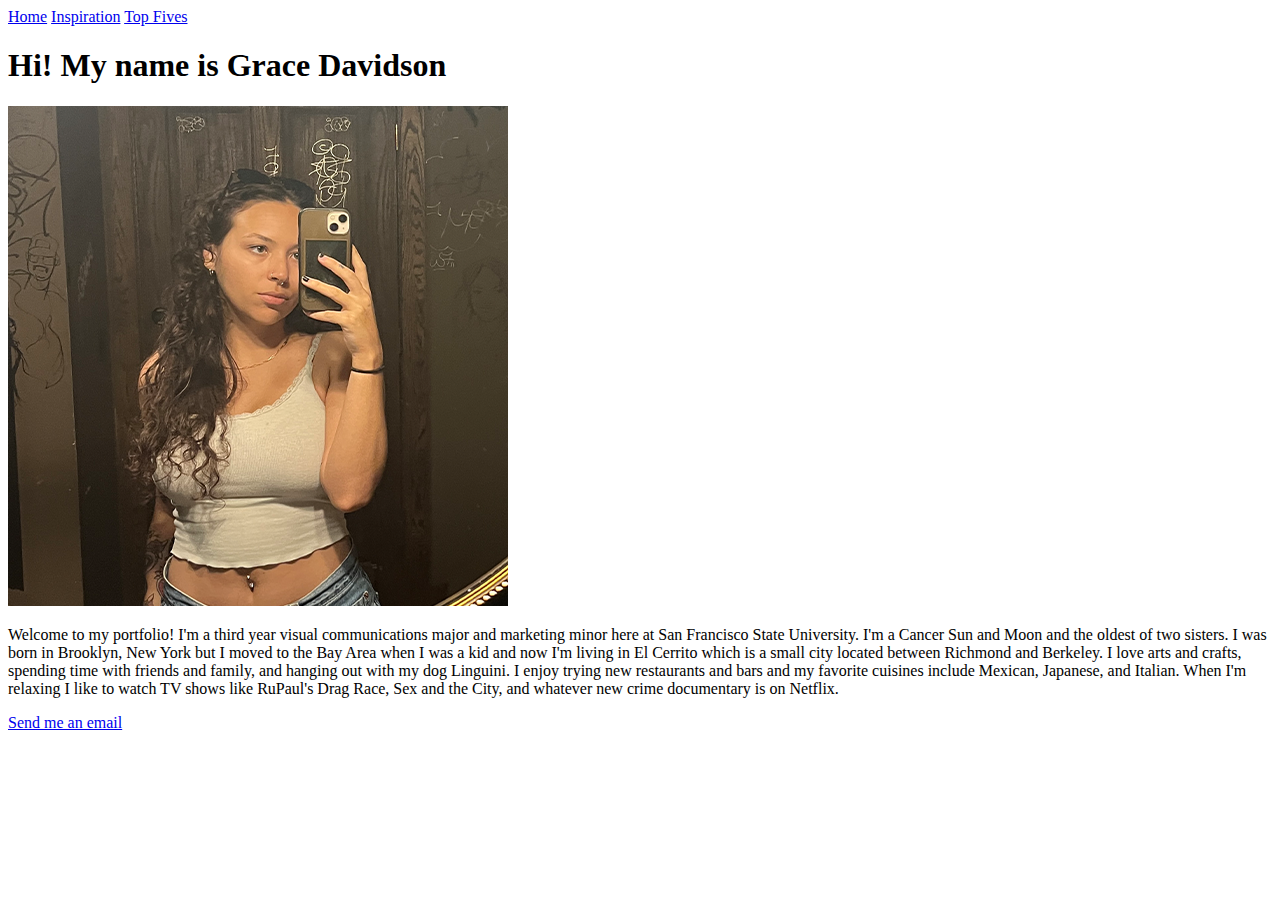
==== index.html @ ac18fb9b "commit" ====
<!DOCTYPE html>
<html lang="en">
    <head>
        <meta charset="UTF-8">
        <title>Grace Davidson's Portfolio</title>
    </head>
    <body>
        <header>
            <nav>
                <a href="index.html">Home</a>
                <a href="inspiration/inspiration.html">Inspiration</a>
                <a href="topFives/topFives.html">Top Fives</a>
            </nav>
        </header>
        <section>
            <h1>Hi! My name is Grace Davidson</h1>
            <img src="img/grace.png" alt="Woman with long brown hair wearing a white tank top and jeans stands in front of a wood door and takes mirror selfie with an iPhone">
            <br>
            <p>Welcome to my portfolio! I'm a third year visual communications major and marketing minor here at San Francisco State University. I'm a Cancer Sun and Moon and the oldest of two sisters. I was born in Brooklyn, New York but I moved to the Bay Area when I was a kid and now I'm living in El Cerrito which is a small city located between Richmond and Berkeley. I love arts and crafts, spending time with friends and family, and hanging out with my dog Linguini. I enjoy trying new restaurants and bars and my favorite cuisines include Mexican, Japanese, and Italian. When I'm relaxing I like to watch TV shows like RuPaul's Drag Race, Sex and the City, and whatever new crime documentary is on Netflix.</p>
        </section>
        <footer>
            <a href="mailto: grace.davidson01@gmail.com">Send me an email</a>
            <br><br>
        </footer>
    </body>
</html>
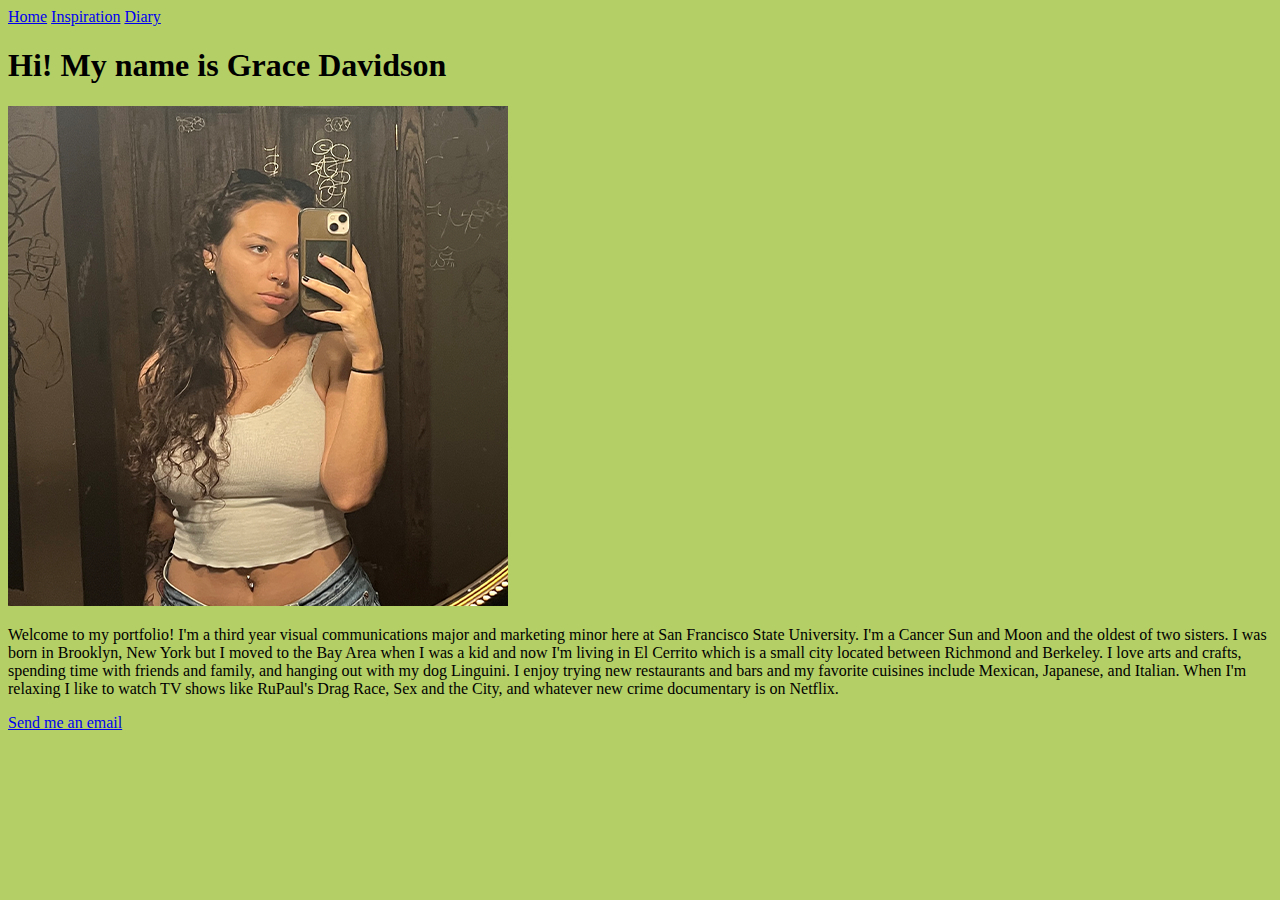
==== commit 63703e33: "diary" ====
--- a/index.html
+++ b/index.html
@@ -3,13 +3,14 @@
     <head>
         <meta charset="UTF-8">
         <title>Grace Davidson's Portfolio</title>
+        <link rel="stylesheet" href="css/style.css">
     </head>
     <body>
         <header>
             <nav>
                 <a href="index.html">Home</a>
                 <a href="inspiration/inspiration.html">Inspiration</a>
-                <a href="topFives/topFives.html">Top Fives</a>
+                <a href="diary/diary.html">Diary</a>
             </nav>
         </header>
         <section>
--- a/css/style.css
+++ b/css/style.css
@@ -0,0 +1,3 @@
+body {
+    background-color: #b4cf66;
+}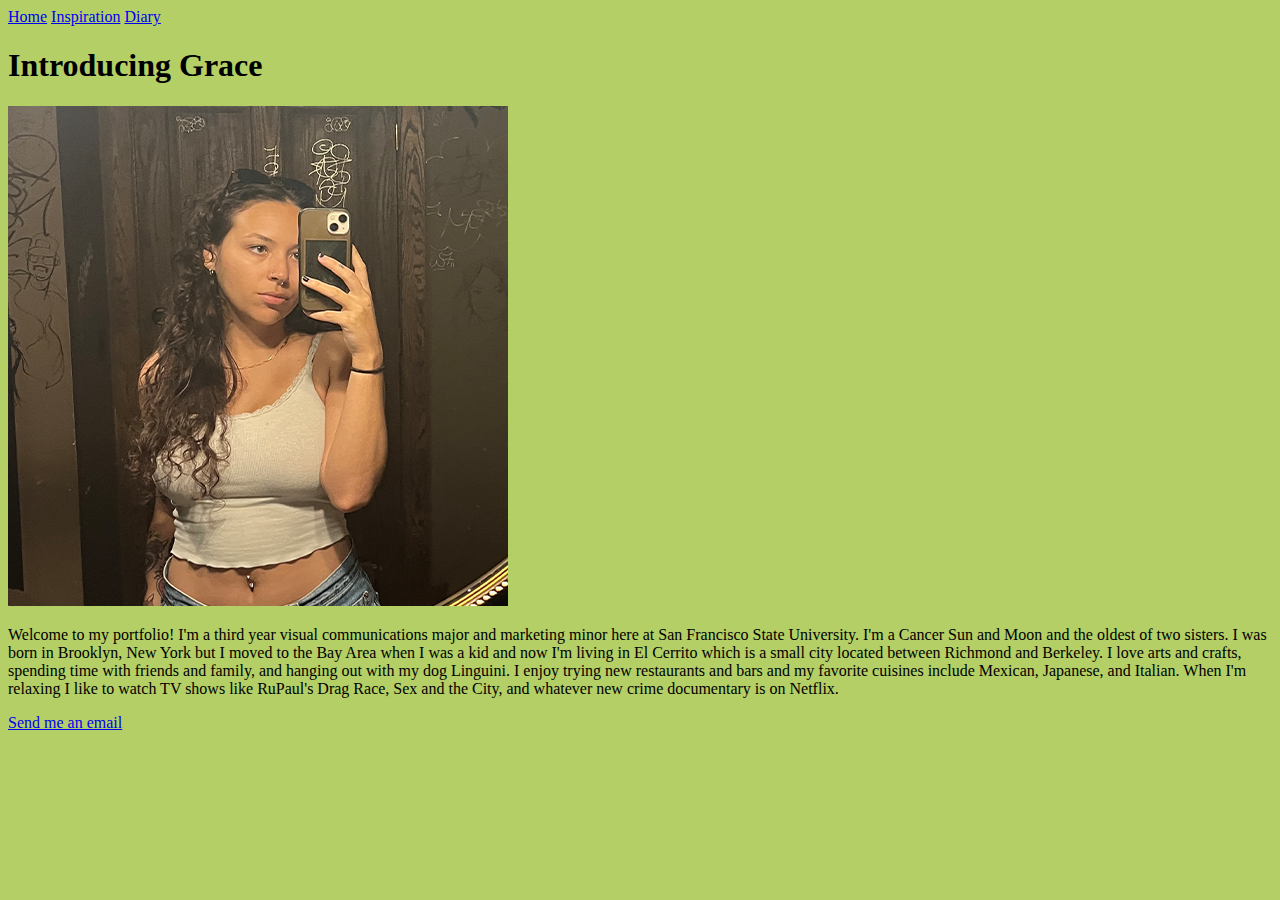
==== commit 878be402: "add movies" ====
--- a/index.html
+++ b/index.html
@@ -2,7 +2,7 @@
 <html lang="en">
     <head>
         <meta charset="UTF-8">
-        <title>Grace Davidson's Portfolio</title>
+        <title>Grace Davidson | Digital Introduction</title>
         <link rel="stylesheet" href="css/style.css">
     </head>
     <body>
@@ -13,8 +13,8 @@
                 <a href="diary/diary.html">Diary</a>
             </nav>
         </header>
-        <section>
-            <h1>Hi! My name is Grace Davidson</h1>
+        <section id="introduction">
+            <h1>Introducing Grace</h1>
             <img src="img/grace.png" alt="Woman with long brown hair wearing a white tank top and jeans stands in front of a wood door and takes mirror selfie with an iPhone">
             <br>
             <p>Welcome to my portfolio! I'm a third year visual communications major and marketing minor here at San Francisco State University. I'm a Cancer Sun and Moon and the oldest of two sisters. I was born in Brooklyn, New York but I moved to the Bay Area when I was a kid and now I'm living in El Cerrito which is a small city located between Richmond and Berkeley. I love arts and crafts, spending time with friends and family, and hanging out with my dog Linguini. I enjoy trying new restaurants and bars and my favorite cuisines include Mexican, Japanese, and Italian. When I'm relaxing I like to watch TV shows like RuPaul's Drag Race, Sex and the City, and whatever new crime documentary is on Netflix.</p>
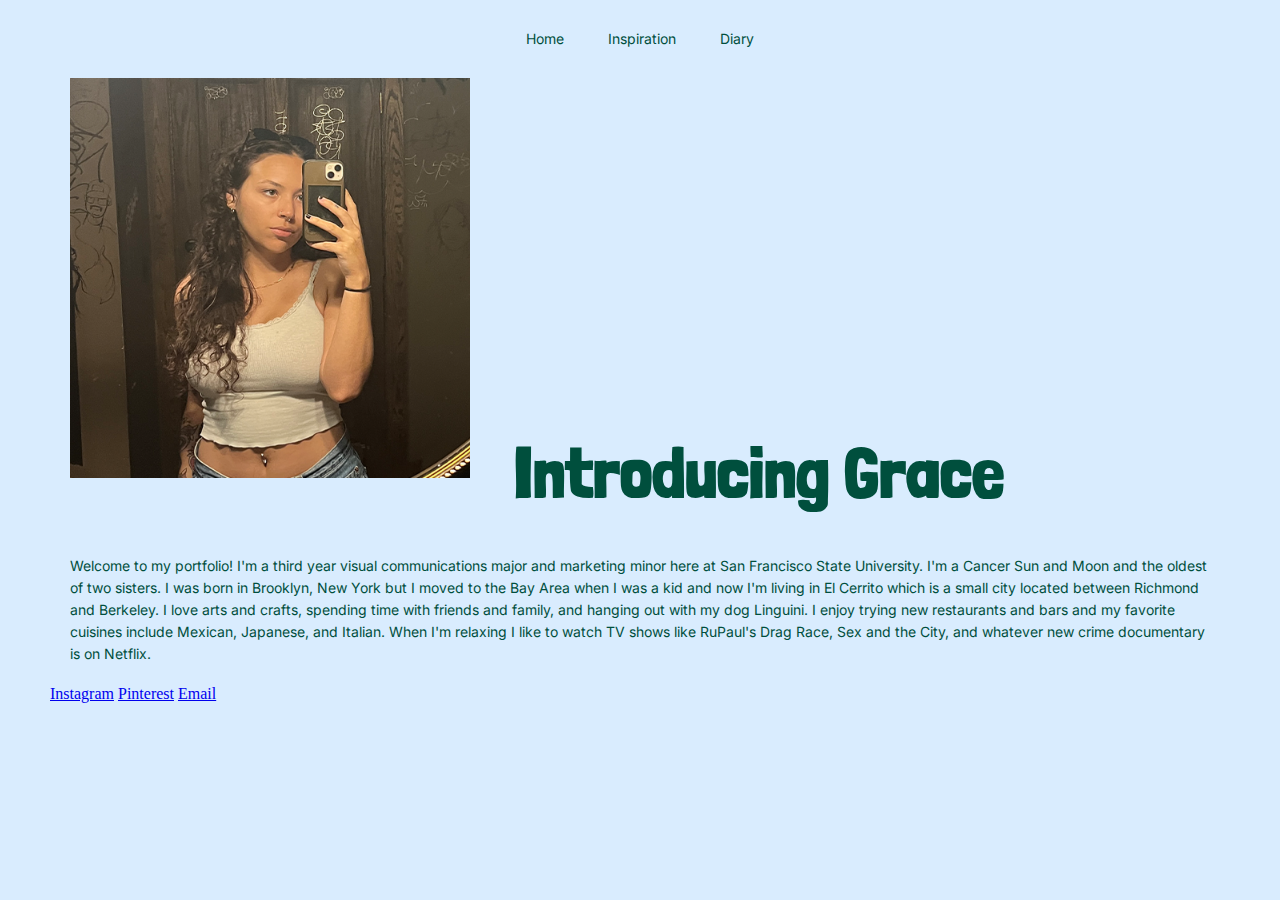
==== commit 7923fe2f: "9/23" ====
--- a/index.html
+++ b/index.html
@@ -4,9 +4,15 @@
         <meta charset="UTF-8">
         <title>Grace Davidson | Digital Introduction</title>
         <link rel="stylesheet" href="css/style.css">
+        <link rel="preconnect" href="https://fonts.googleapis.com">
+        <link rel="preconnect" href="https://fonts.gstatic.com" crossorigin>
+        <link href="https://fonts.googleapis.com/css2?family=Inter:ital,opsz,wght@0,14..32,100..900;1,14..32,100..900&family=Londrina+Solid:wght@100;300;400;900&display=swap" rel="stylesheet">
     </head>
     <body>
         <header>
+            <section id="gd">
+
+            </section>
             <nav>
                 <a href="index.html">Home</a>
                 <a href="inspiration/inspiration.html">Inspiration</a>
@@ -14,14 +20,16 @@
             </nav>
         </header>
         <section id="introduction">
+            <img src="img/grace.png" alt="Woman with long brown hair wearing a white tank top and jeans stands in front of a wood door and takes mirror selfie with an iPhone">
             <h1>Introducing Grace</h1>
-            <img src="img/grace.png" alt="Woman with long brown hair wearing a white tank top and jeans stands in front of a wood door and takes mirror selfie with an iPhone">
-            <br>
             <p>Welcome to my portfolio! I'm a third year visual communications major and marketing minor here at San Francisco State University. I'm a Cancer Sun and Moon and the oldest of two sisters. I was born in Brooklyn, New York but I moved to the Bay Area when I was a kid and now I'm living in El Cerrito which is a small city located between Richmond and Berkeley. I love arts and crafts, spending time with friends and family, and hanging out with my dog Linguini. I enjoy trying new restaurants and bars and my favorite cuisines include Mexican, Japanese, and Italian. When I'm relaxing I like to watch TV shows like RuPaul's Drag Race, Sex and the City, and whatever new crime documentary is on Netflix.</p>
         </section>
         <footer>
-            <a href="mailto: grace.davidson01@gmail.com">Send me an email</a>
-            <br><br>
+        <section id="socialLinks">
+            <a href="https://www.instagram.com/gracedavidsonn/">Instagram</a>
+            <a href="https://pin.it/7bZzCCTfS">Pinterest</a>
+            <a href="mailto: grace.davidson01@gmail.com">Email</a>
+        </section>    
         </footer>
     </body>
 </html>--- a/css/style.css
+++ b/css/style.css
@@ -1,3 +1,66 @@
+* {
+    margin: 0px;
+    padding: 0px;
+}
 body {
-    background-color: #b4cf66;
+    background-color: #D9ECFE;
+    color: #004F3D;
+    margin: 20px 50px;
+}
+
+nav {
+    padding: 10px;
+    text-align: center;
+}
+
+nav a {
+    font-family: 'Inter';
+    font-size: 14px;
+    text-decoration: none;
+    padding: 20px;
+    color: #004F3D;
+}
+
+h1 {
+    font-family: 'Londrina Solid';
+    font-size: 72px;
+    padding: 20px;
+}
+
+h2 {
+    font-family: 'Londrina Solid';
+    font-size: 48px;
+    text-transform: uppercase;
+    text-decoration: none;
+    padding: 20px;
+}
+
+h3 a {
+    color: #004F3D;
+    font-family: 'Inter';
+    font-weight: 700;
+    font-size: 28px;
+    text-decoration: none;
+    padding: 20px;
+}
+
+p {
+    font-family: 'Inter';
+    font-size: 14px;
+    line-height: 22px;
+    padding: 20px;
+}
+
+#introduction h1 {
+    display:inline-block;
+
+}
+
+#introduction p {
+    display: inline-block;
+}
+
+#introduction img {
+    width: 400px;
+    padding: 20px;
 }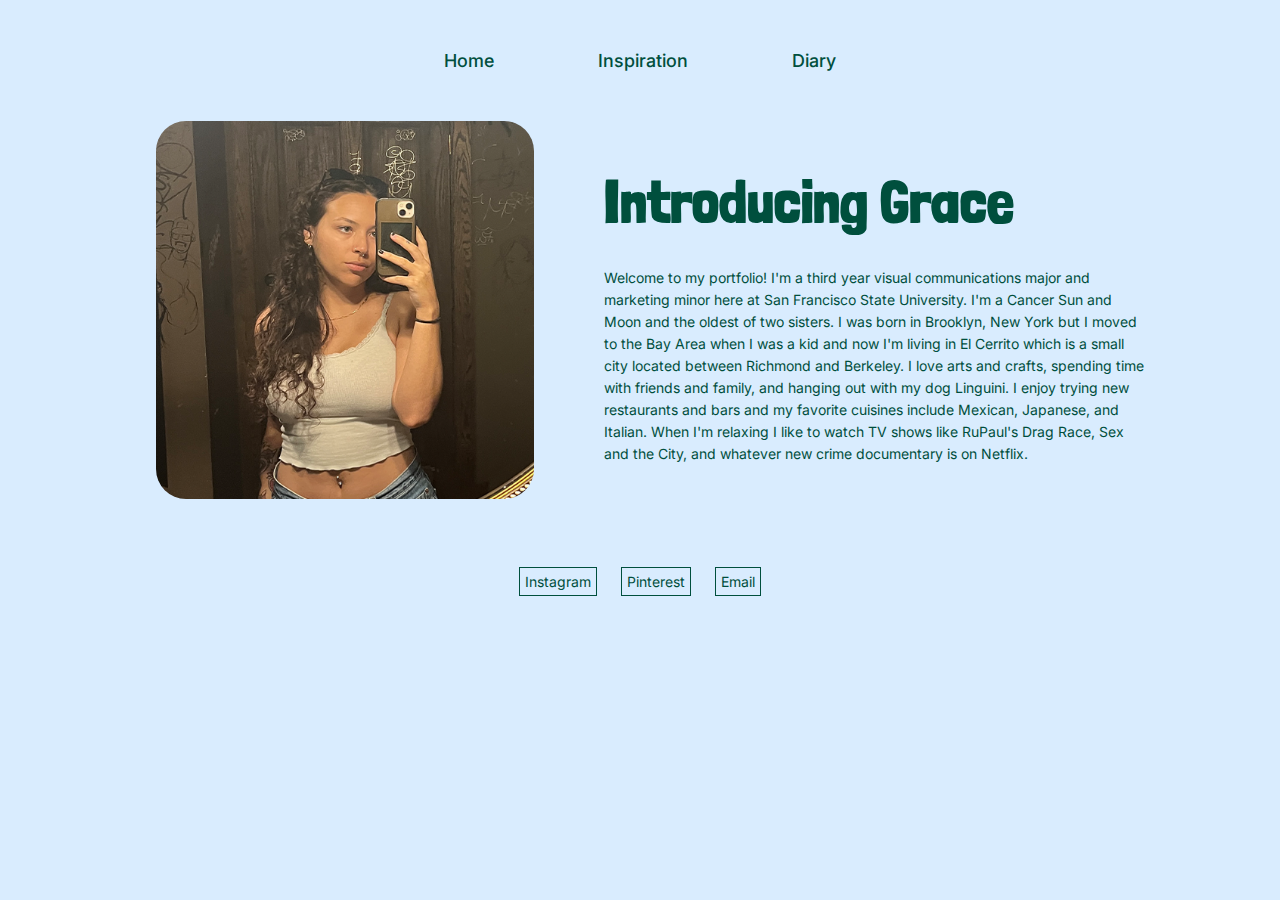
==== commit e09f8f07: "flex1" ====
--- a/index.html
+++ b/index.html
@@ -21,8 +21,10 @@
         </header>
         <section id="introduction">
             <img src="img/grace.png" alt="Woman with long brown hair wearing a white tank top and jeans stands in front of a wood door and takes mirror selfie with an iPhone">
+          <article id="bio">
             <h1>Introducing Grace</h1>
             <p>Welcome to my portfolio! I'm a third year visual communications major and marketing minor here at San Francisco State University. I'm a Cancer Sun and Moon and the oldest of two sisters. I was born in Brooklyn, New York but I moved to the Bay Area when I was a kid and now I'm living in El Cerrito which is a small city located between Richmond and Berkeley. I love arts and crafts, spending time with friends and family, and hanging out with my dog Linguini. I enjoy trying new restaurants and bars and my favorite cuisines include Mexican, Japanese, and Italian. When I'm relaxing I like to watch TV shows like RuPaul's Drag Race, Sex and the City, and whatever new crime documentary is on Netflix.</p>
+          </article>  
         </section>
         <footer>
         <section id="socialLinks">
--- a/css/style.css
+++ b/css/style.css
@@ -5,26 +5,36 @@
 body {
     background-color: #D9ECFE;
     color: #004F3D;
-    margin: 20px 50px;
+    margin: 20px 100px;
 }
 
 nav {
+    display: flex;
+    flex-direction: row;
     padding: 10px;
     text-align: center;
+    justify-content: space-evenly;
+    margin: 0px 250px;
 }
 
 nav a {
     font-family: 'Inter';
-    font-size: 14px;
+    font-size: 18px;
+    font-weight: 500;
     text-decoration: none;
     padding: 20px;
     color: #004F3D;
 }
 
+nav a:hover {
+    font-weight: 700;
+}
+
+/* TEXT STYLING */
 h1 {
     font-family: 'Londrina Solid';
-    font-size: 72px;
-    padding: 20px;
+    font-size: 60px;
+    padding: 20px 0px;
 }
 
 h2 {
@@ -32,7 +42,16 @@
     font-size: 48px;
     text-transform: uppercase;
     text-decoration: none;
-    padding: 20px;
+    padding: 20px 0px;
+}
+
+h3 {
+    color: #004F3D;
+    font-family: 'Inter';
+    font-weight: 700;
+    font-size: 28px;
+    text-decoration: none;
+    padding: 0px;
 }
 
 h3 a {
@@ -41,26 +60,119 @@
     font-weight: 700;
     font-size: 28px;
     text-decoration: none;
-    padding: 20px;
+    padding: 0px;
 }
 
 p {
     font-family: 'Inter';
     font-size: 14px;
     line-height: 22px;
-    padding: 20px;
+    padding: 10px 0px;
 }
 
-#introduction h1 {
-    display:inline-block;
+/* FOOTER */
+footer {
+    text-align: center;
+}
+
+#socialLinks a {
+    color: #004F3D;
+    font-family: 'Inter';
+    font-size: 14px;
+    text-decoration: none;
+    margin: 10px;
+    padding: 5px;
+    border: 1px solid #004F3D;
+}
+
+/* HOME PAGE */
+#introduction {
+    display: flex;
+    flex-direction:row;
+    flex-wrap: nowrap;
+    justify-content: center;
+    align-items: center;
+    gap: 50px;
+    padding-bottom: 5%;
+}
+
+#bio {
+    width: 50%
+}
+
+#introduction img {
+    width: 35%;
+    padding: 20px;
+    border-radius: 50px;
+}
+
+/* INSPIRATION PAGE */
+#inspiration {
+    display: flex;
+    flex-direction: column;
+    padding-bottom: 5%;
+}
+
+.inspirationSection {
+    display: flex;
+    flex-direction: row;
+    justify-content: space-evenly;
+    gap: 20px;
+    padding: 20px 0px;
+    flex-grow: 1;
+}
+
+.inspirationSection h2 {
+    padding: 0px;
+    text-align: right;
+    width: 100px;
 
 }
 
-#introduction p {
-    display: inline-block;
+.inspirationArticle h3 a {
+    padding: 0px;
 }
 
-#introduction img {
-    width: 400px;
-    padding: 20px;
+.inspirationArticle {
+    width: 30%;
+}
+
+.inspirationArticle img {
+    width: 100%;
+    padding: 10px 0px;
+}
+
+.inspirationArticle p {
+    width: 100%;
+}
+
+/* DIARY PAGE */
+
+#travelDiary {
+    display: flex;
+    flex-direction: row;
+    flex-wrap: wrap;
+    justify-content: center;
+    gap: 30px;
+    padding-top: 2%;
+    padding-bottom: 5%;
+}
+
+li {
+    list-style: none;
+    width: 30%;
+}
+
+li img {
+    width: 100%;
+    padding-bottom: 10px;
+}
+
+#linguini {
+    display: flex;
+    flex-direction: row;
+    flex-wrap: wrap;
+    gap: 30px;
+    padding-top: 2%;
+    padding-bottom: 5%;
 }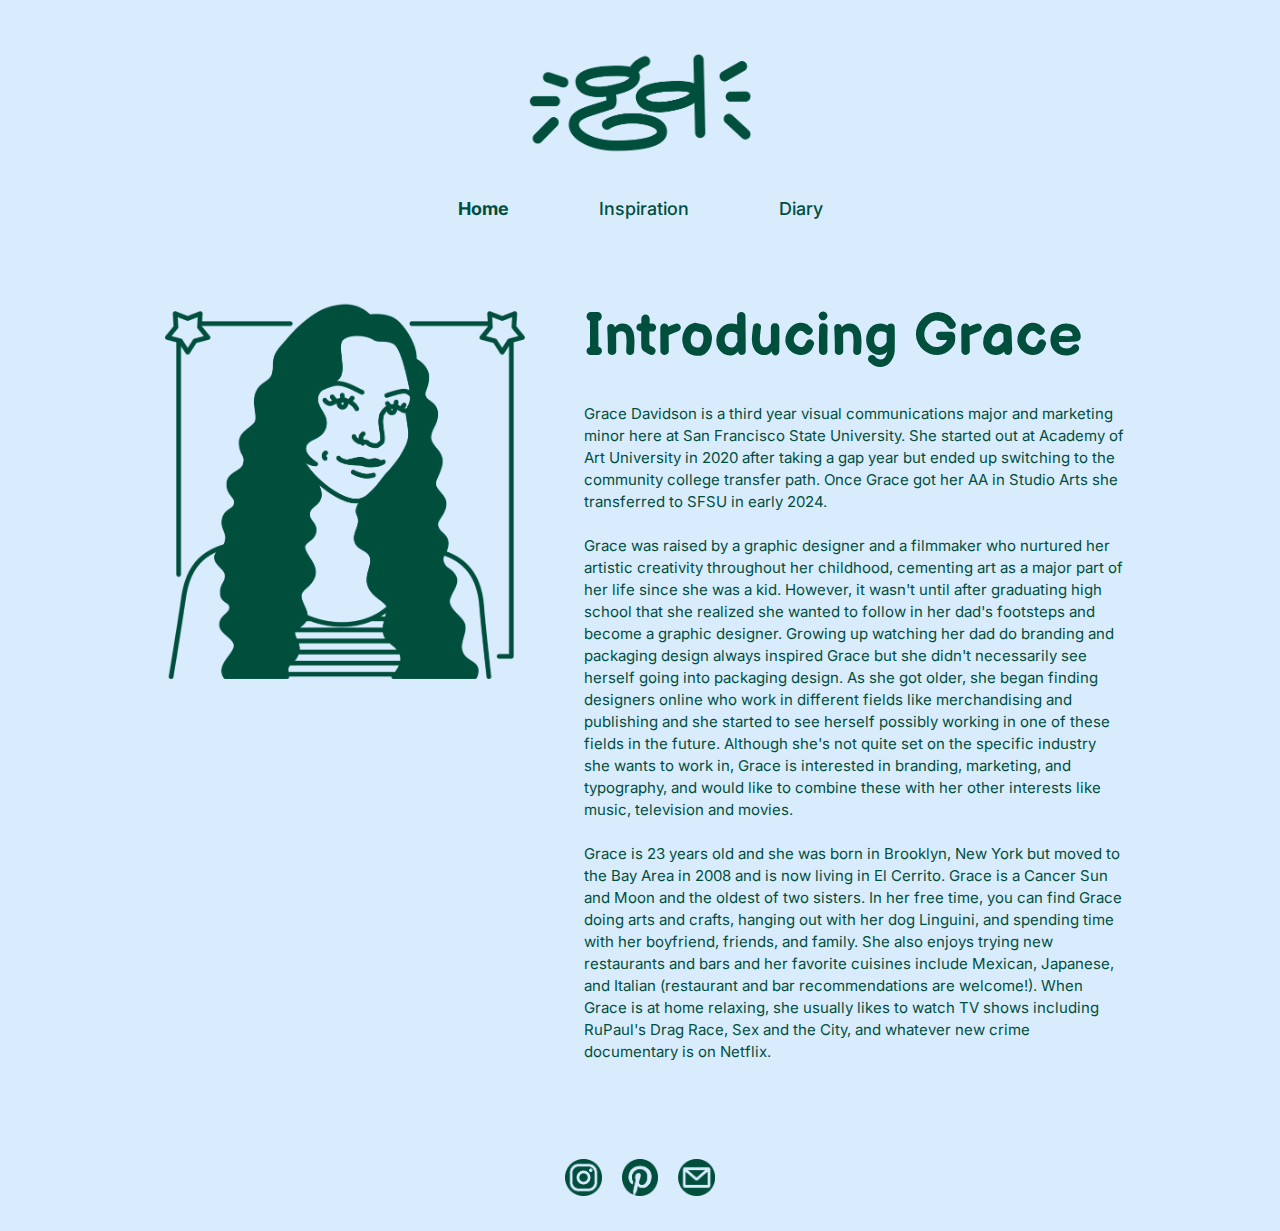
==== commit 6b8c6bd4: "final" ====
--- a/index.html
+++ b/index.html
@@ -6,31 +6,48 @@
         <link rel="stylesheet" href="css/style.css">
         <link rel="preconnect" href="https://fonts.googleapis.com">
         <link rel="preconnect" href="https://fonts.gstatic.com" crossorigin>
-        <link href="https://fonts.googleapis.com/css2?family=Inter:ital,opsz,wght@0,14..32,100..900;1,14..32,100..900&family=Londrina+Solid:wght@100;300;400;900&display=swap" rel="stylesheet">
+        <link href="https://fonts.googleapis.com/css2?family=Balsamiq+Sans:ital,wght@0,400;0,700;1,400;1,700&family=Inter:ital,opsz,wght@0,14..32,100..900;1,14..32,100..900&display=swap" rel="stylesheet">
     </head>
     <body>
         <header>
             <section id="gd">
-
+                <a href="index.html"><img src="img/gd.gif" alt="Dark green outline illustration of a woman with long, dark curly hair and a nose ring wearing a striped tank top."></a>
             </section>
             <nav>
-                <a href="index.html">Home</a>
+                <a id="currentPage" href="index.html">Home</a>
                 <a href="inspiration/inspiration.html">Inspiration</a>
                 <a href="diary/diary.html">Diary</a>
             </nav>
         </header>
         <section id="introduction">
-            <img src="img/grace.png" alt="Woman with long brown hair wearing a white tank top and jeans stands in front of a wood door and takes mirror selfie with an iPhone">
+          <img src="img/grace.png" alt="">
           <article id="bio">
             <h1>Introducing Grace</h1>
-            <p>Welcome to my portfolio! I'm a third year visual communications major and marketing minor here at San Francisco State University. I'm a Cancer Sun and Moon and the oldest of two sisters. I was born in Brooklyn, New York but I moved to the Bay Area when I was a kid and now I'm living in El Cerrito which is a small city located between Richmond and Berkeley. I love arts and crafts, spending time with friends and family, and hanging out with my dog Linguini. I enjoy trying new restaurants and bars and my favorite cuisines include Mexican, Japanese, and Italian. When I'm relaxing I like to watch TV shows like RuPaul's Drag Race, Sex and the City, and whatever new crime documentary is on Netflix.</p>
+            <p>Grace Davidson is a third year visual communications major and marketing minor here at San Francisco State University. 
+                She started out at Academy of Art University in 2020 after taking a gap year but ended up switching to the community 
+                college transfer path. Once Grace got her AA in Studio Arts she transferred to SFSU in early 2024. 
+                <br><br>
+                Grace was raised by a graphic designer and a filmmaker who nurtured her artistic creativity throughout her childhood,
+                 cementing art as a major part of her life since she was a kid. However, it wasn't until after graduating high school 
+                 that she realized she wanted to follow in her dad's footsteps and become a graphic designer. Growing up watching her 
+                 dad do branding and packaging design always inspired Grace but she didn't necessarily see herself going into packaging 
+                 design. As she got older, she began finding designers online who work in different fields like merchandising and publishing 
+                 and she started to see herself possibly working in one of these fields in the future. Although she's not quite set on the specific 
+                 industry she wants to work in, Grace is interested in branding, marketing, and typography, and would like to combine these 
+                 with her other interests like music, television and movies.
+                 <br><br>
+                 Grace is 23 years old and she was born in Brooklyn, New York but moved to the Bay Area in 2008 and is now living in El Cerrito. 
+                 Grace is a Cancer Sun and Moon and the oldest of two sisters. In her free time, you can find Grace doing arts and crafts, hanging 
+                 out with her dog Linguini, and spending time with her boyfriend, friends, and family. She also enjoys trying new restaurants and 
+                 bars and her favorite cuisines include Mexican, Japanese, and Italian (restaurant and bar recommendations are welcome!). When Grace 
+                 is at home relaxing, she usually likes to watch TV shows including RuPaul's Drag Race, Sex and the City, and whatever new crime documentary is on Netflix.</p>
           </article>  
         </section>
         <footer>
         <section id="socialLinks">
-            <a href="https://www.instagram.com/gracedavidsonn/">Instagram</a>
-            <a href="https://pin.it/7bZzCCTfS">Pinterest</a>
-            <a href="mailto: grace.davidson01@gmail.com">Email</a>
+            <a href="https://www.instagram.com/gracedavidsonn/"><img src="img/instagram.png" alt="Instagram"></a>
+            <a href="https://pin.it/7bZzCCTfS"><img src="img/pinterest.png" alt="Pinterest"></a>
+            <a href="mailto: grace.davidson01@gmail.com"><img src="img/email.png" alt="Email"></a>
         </section>    
         </footer>
     </body>
--- a/css/style.css
+++ b/css/style.css
@@ -8,12 +8,23 @@
     margin: 20px 100px;
 }
 
+/*HEADER*/
+header {
+    display: flex;
+    flex-direction: column;
+    flex-wrap: wrap;
+    align-content: center;
+    align-items: center;
+    gap: 5%;
+}
+
 nav {
     display: flex;
     flex-direction: row;
-    padding: 10px;
+    padding: 10px 10px 20px 10px;
     text-align: center;
     justify-content: space-evenly;
+    gap: 50px;
     margin: 0px 250px;
 }
 
@@ -30,17 +41,36 @@
     font-weight: 700;
 }
 
+#currentPage {
+    font-weight: 700;
+}
+
+#gd {
+    display: flex;
+    width: 100%;
+    padding-top: 3%;
+    padding-bottom: 1%;
+    justify-content: center;
+}
+
+#gd img {
+    width: 225px;
+    align-self: flex-end;
+}
+
 /* TEXT STYLING */
 h1 {
-    font-family: 'Londrina Solid';
+    font-family: 'Balsamiq Sans';
     font-size: 60px;
-    padding: 20px 0px;
+    font-weight: 700;
+    padding: 20px 0px;
+    text-align: center;
 }
 
 h2 {
-    font-family: 'Londrina Solid';
+    font-family: 'Balsamiq Sans';
     font-size: 48px;
-    text-transform: uppercase;
+    font-weight: 700;
     text-decoration: none;
     padding: 20px 0px;
 }
@@ -65,24 +95,30 @@
 
 p {
     font-family: 'Inter';
-    font-size: 14px;
+    font-size: 15px;
     line-height: 22px;
     padding: 10px 0px;
 }
 
 /* FOOTER */
 footer {
-    text-align: center;
-}
-
-#socialLinks a {
-    color: #004F3D;
-    font-family: 'Inter';
-    font-size: 14px;
-    text-decoration: none;
-    margin: 10px;
-    padding: 5px;
-    border: 1px solid #004F3D;
+    display: flex;
+    flex-direction: row;
+    justify-content: center;
+    padding-top: 3%;
+    padding-bottom: 1%;
+}
+#socialLinks {
+    display: flex;
+    flex-direction: row;
+    justify-content: center;
+    gap: 20px;
+    width: 150px;
+}
+
+#socialLinks a img {
+    width: 100%;
+
 }
 
 /* HOME PAGE */
@@ -93,23 +129,30 @@
     justify-content: center;
     align-items: center;
     gap: 50px;
+    padding-top: 2%;
     padding-bottom: 5%;
 }
 
 #bio {
-    width: 50%
+    width: 50%;
+    align-self: flex-start;
+}
+
+#bio h1 {
+    text-align: left;
 }
 
 #introduction img {
     width: 35%;
-    padding: 20px;
-    border-radius: 50px;
+    padding-top: 20px;
+    align-self: flex-start;
 }
 
 /* INSPIRATION PAGE */
 #inspiration {
     display: flex;
     flex-direction: column;
+    padding-top: 2%;
     padding-bottom: 5%;
 }
 
@@ -123,7 +166,7 @@
 }
 
 .inspirationSection h2 {
-    padding: 0px;
+    padding: 10px 0px;
     text-align: right;
     width: 100px;
 
@@ -133,13 +176,17 @@
     padding: 0px;
 }
 
+.inspirationArticle h3 a:hover {
+    color: black;
+}
+
 .inspirationArticle {
     width: 30%;
 }
 
 .inspirationArticle img {
     width: 100%;
-    padding: 10px 0px;
+    padding: 20px 0px;
 }
 
 .inspirationArticle p {
@@ -156,6 +203,10 @@
     gap: 30px;
     padding-top: 2%;
     padding-bottom: 5%;
+}
+
+#diaryHeading {
+    padding-top: 4%;
 }
 
 li {
@@ -172,7 +223,16 @@
     display: flex;
     flex-direction: row;
     flex-wrap: wrap;
+    justify-content: center;
     gap: 30px;
     padding-top: 2%;
     padding-bottom: 5%;
+}
+
+#linguini li {
+    padding-bottom: 2%;
+}
+
+#linguini li h3 {
+    text-align: center;
 }